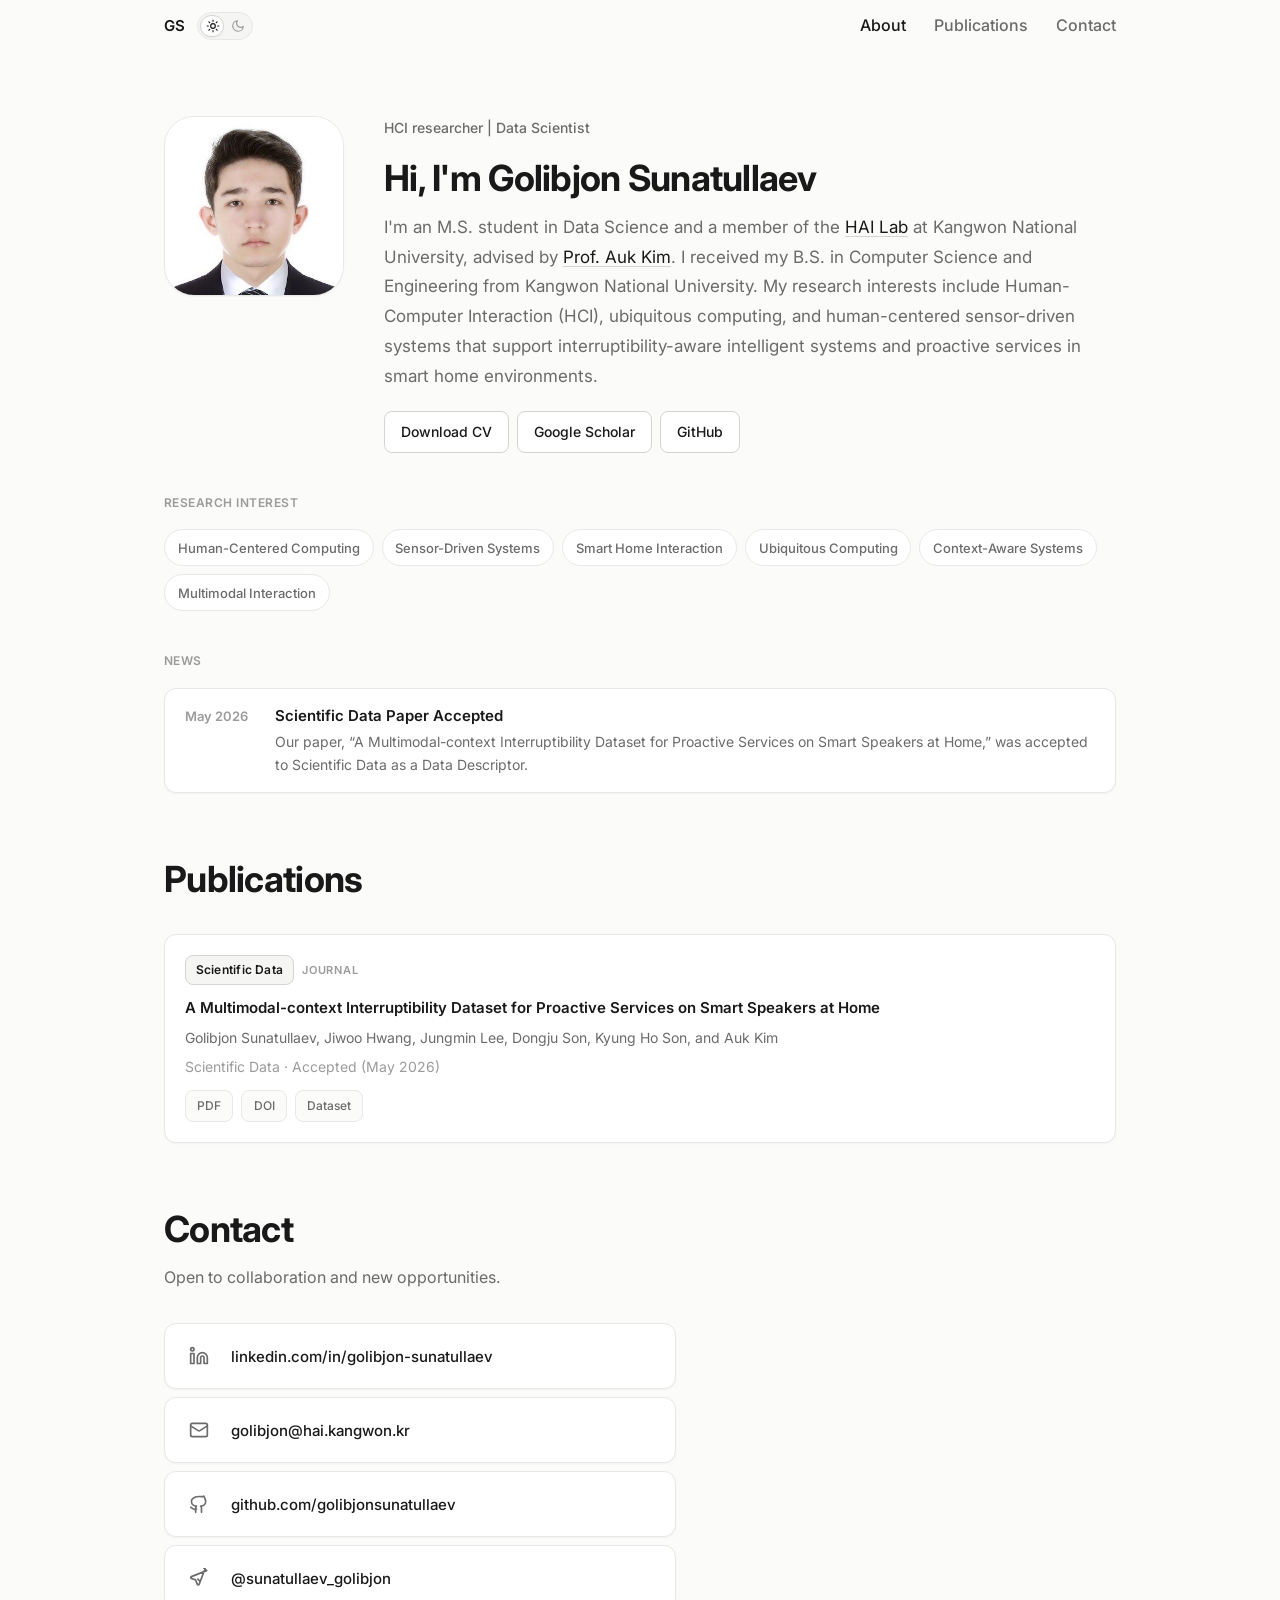
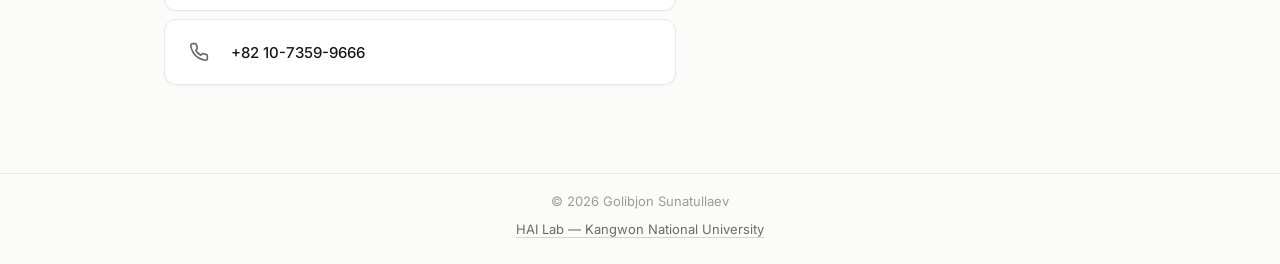
==== index.html @ 69e1d617 "Update index.html" ====
<!DOCTYPE html>
<html lang="en">
<head>
  <meta charset="UTF-8">
  <meta name="viewport" content="width=device-width, initial-scale=1.0, viewport-fit=cover">
  <title>Golibjon Sunatullaev</title>
  <link rel="icon" id="favicon" href="favicon2.ico">
  <link rel="preconnect" href="https://fonts.googleapis.com">
  <link rel="preconnect" href="https://fonts.gstatic.com" crossorigin>
  <link href="https://fonts.googleapis.com/css2?family=Inter:wght@400;500;600;700&display=swap" rel="stylesheet">
  <link rel="stylesheet" href="style.css">
  <script>
    (function () {
      function updateFavicon(theme) {
        var href = theme === "dark" ? "favicon.ico" : "favicon2.ico";
        var icon = document.getElementById("favicon");
        if (icon && icon.parentNode) {
          var nextIcon = icon.cloneNode(false);
          nextIcon.setAttribute("href", href + "?theme=" + theme);
          icon.parentNode.replaceChild(nextIcon, icon);
        }

        var shortcutIcon = document.getElementById("favicon-shortcut");
        if (!shortcutIcon) {
          shortcutIcon = document.createElement("link");
          shortcutIcon.setAttribute("id", "favicon-shortcut");
          shortcutIcon.setAttribute("rel", "shortcut icon");
          document.head.appendChild(shortcutIcon);
        }
        shortcutIcon.setAttribute("href", href + "?theme=" + theme);
      }

      var stored = localStorage.getItem("theme");
      var prefersDark = window.matchMedia("(prefers-color-scheme: dark)").matches;
      var theme = stored || (prefersDark ? "dark" : "light");
      document.documentElement.setAttribute("data-theme", theme);
      updateFavicon(theme);
      window.updateThemeFavicon = updateFavicon;
    })();
  </script>
</head>
<body>
  <header class="site-header" id="top">
    <nav class="navbar container" aria-label="Primary navigation">
      <div class="nav-start">
        <a class="brand" href="#top">GS</a>
        <button class="theme-switch" type="button" role="switch" aria-checked="false" aria-label="Switch to dark mode" title="Switch to dark mode">
          <span class="theme-switch-track">
            <span class="theme-switch-icon theme-switch-sun" aria-hidden="true">
              <svg xmlns="http://www.w3.org/2000/svg" width="14" height="14" viewBox="0 0 24 24" fill="none" stroke="currentColor" stroke-width="2" stroke-linecap="round" stroke-linejoin="round">
                <circle cx="12" cy="12" r="4"></circle>
                <path d="M12 2v2M12 20v2M4.93 4.93l1.41 1.41M17.66 17.66l1.41 1.41M2 12h2M20 12h2M4.93 19.07l1.41-1.41M17.66 6.34l1.41-1.41"></path>
              </svg>
            </span>
            <span class="theme-switch-icon theme-switch-moon" aria-hidden="true">
              <svg xmlns="http://www.w3.org/2000/svg" width="14" height="14" viewBox="0 0 24 24" fill="none" stroke="currentColor" stroke-width="2" stroke-linecap="round" stroke-linejoin="round">
                <path d="M21 12.79A9 9 0 1 1 11.21 3 7 7 0 0 0 21 12.79z"></path>
              </svg>
            </span>
            <span class="theme-switch-thumb" aria-hidden="true"></span>
          </span>
        </button>
      </div>
      <button class="menu-toggle" type="button" aria-label="Toggle navigation" aria-expanded="false">
        <span></span>
        <span></span>
        <span></span>
      </button>
      <ul class="nav-links">
        <li><a href="#about">About</a></li>
        <li><a href="#publications">Publications</a></li>
        <li><a href="#contact">Contact</a></li>
      </ul>
    </nav>
  </header>

  <main>
    <section class="section" id="about">
      <div class="container">
        <div class="about-layout">
          <figure class="about-photo">
            <img
              class="about-photo-img"
              src="3x4 rasm.jpg"
              alt="Golibjon Sunatullaev"
              width="200"
              height="200"
              loading="lazy"
            >
          </figure>

          <div class="about-body">
            <header class="page-header">
              <p class="eyebrow">HCI researcher | Data Scientist</p>
              <h1 class="page-heading">Hi, I'm Golibjon Sunatullaev</h1>
              <p class="page-intro">
                I'm an M.S. student in Data Science and a member of the <a class="intro-link" href="https://hai.kangwon.ac.kr/" target="_blank" rel="noopener noreferrer">HAI Lab</a> at Kangwon National University, advised by <a class="intro-link" href="https://kimauk.github.io/" target="_blank" rel="noopener noreferrer">Prof. Auk Kim</a>. I received my B.S. in Computer Science and Engineering from Kangwon National University. My research interests include Human-Computer Interaction (HCI), ubiquitous computing, and human-centered sensor-driven systems that support interruptibility-aware intelligent systems and proactive services in smart home environments.
              </p>
            </header>

            <div class="about-actions">
              <a class="btn btn-secondary" href="https://drive.google.com/drive/u/2/folders/1FynTvSlBTwkJKKzHZxmXzPDK7JbqM78l" target="_blank" rel="noopener noreferrer">Download CV</a>
              <a class="btn btn-secondary" href="#" target="_blank" rel="noopener noreferrer">Google Scholar</a>
              <a class="btn btn-secondary" href="https://github.com/golibjonsunatullaev" target="_blank" rel="noopener noreferrer">GitHub</a>
            </div>
          </div>
        </div>

        <div class="subsection">
          <h2 class="subsection-title">Research Interest</h2>
          <div class="tag-list" role="list">
            <span class="tag" role="listitem">Human-Centered Computing</span>
            <span class="tag" role="listitem">Sensor-Driven Systems</span>
            <span class="tag" role="listitem">Smart Home Interaction</span>
            <span class="tag" role="listitem">Ubiquitous Computing</span>
            <span class="tag" role="listitem">Context-Aware Systems</span>
            <span class="tag" role="listitem">Multimodal Interaction</span>
          </div>
        </div>

        <div class="subsection">
          <h2 class="subsection-title">News</h2>
          <div class="news-feed">
            <article class="news-item">
              <time class="news-date" datetime="2026-05">May 2026</time>
              <div class="news-content">
                <h3 class="news-title">Scientific Data Paper Accepted</h3>
                <p class="news-desc">Our paper, “A Multimodal-context Interruptibility Dataset for Proactive Services on Smart Speakers at Home,” was accepted to Scientific Data as a Data Descriptor.</p>
              </div>
            </article>
            <!-- <article class="news-item">
              <time class="news-date" datetime="2026-05">May 2026</time>
              <div class="news-content">
                <h3 class="news-title">Scientific Data Paper Accepted</h3>
                <p class="news-desc">Our paper, “A Multimodal-context Interruptibility Dataset for Proactive Services on Smart Speakers at Home,” was accepted to Scientific Data as a Data Descriptor.</p>
              </div>
            </article> -->
            <!-- etc ... -->
          </div>
        </div>
      </div>
    </section>

    <section class="section" id="publications">
      <div class="container">
        <header class="page-header">
          <h2 class="page-heading">Publications</h2>
        </header>

        <div class="publication-list">
          <article class="publication-item">
            <div class="publication-content">
              <div class="pub-header">
                <span class="pub-badge">Scientific Data</span>
                <span class="pub-type">Journal</span>
              </div>
              <h3 class="publication-title">A Multimodal-context Interruptibility Dataset for Proactive Services on Smart Speakers at Home</h3>
              <p class="publication-authors">Golibjon Sunatullaev, Jiwoo Hwang, Jungmin Lee, Dongju Son, Kyung Ho Son, and Auk Kim</p>
              <p class="publication-details">Scientific Data · Accepted (May 2026)</p>
              <div class="pub-links">
                <span class="pub-chip">PDF</span>
                <span class="pub-chip">DOI</span>
                <span class="pub-chip">Dataset</span>
              </div>
            </div>
          </article>
        </div>
      </div>
    </section>

    <section class="section" id="contact">
      <div class="container">
        <header class="page-header">
          <h2 class="page-heading">Contact</h2>
          <p class="section-intro">Open to collaboration and new opportunities.</p>
        </header>

        <ul class="contact-list">
          <li>
            <a class="contact-link" href="https://www.linkedin.com/in/golibjon-sunatullaev/" target="_blank" rel="noopener noreferrer">
              <span class="contact-icon" aria-hidden="true">
                <svg xmlns="http://www.w3.org/2000/svg" width="20" height="20" viewBox="0 0 24 24" fill="none" stroke="currentColor" stroke-width="2" stroke-linecap="round" stroke-linejoin="round">
                  <path d="M16 8a6 6 0 0 1 6 6v7h-4v-7a2 2 0 0 0-4 0v7h-4v-7a6 6 0 0 1 6-6z"></path>
                  <rect x="2" y="9" width="4" height="12"></rect>
                  <circle cx="4" cy="4" r="2"></circle>
                </svg>
              </span>
              <span class="contact-text">linkedin.com/in/golibjon-sunatullaev</span>
            </a>
          </li>
          <li>
            <a class="contact-link" href="mailto:golibjon@hai.kangwon.kr" data-copy="golibjon@hai.kangwon.kr" data-copy-label="golibjon@hai.kangwon.kr">
              <span class="contact-icon" aria-hidden="true">
                <svg xmlns="http://www.w3.org/2000/svg" width="20" height="20" viewBox="0 0 24 24" fill="none" stroke="currentColor" stroke-width="2" stroke-linecap="round" stroke-linejoin="round">
                  <rect x="2" y="4" width="20" height="16" rx="2"></rect>
                  <path d="m22 7-8.97 5.7a1.94 1.94 0 0 1-2.06 0L2 7"></path>
                </svg>
              </span>
              <span class="contact-text">golibjon@hai.kangwon.kr</span>
            </a>
          </li>
          <li>
            <a class="contact-link" href="https://github.com/golibjonsunatullaev" target="_blank" rel="noopener noreferrer">
              <span class="contact-icon" aria-hidden="true">
                <svg xmlns="http://www.w3.org/2000/svg" width="20" height="20" viewBox="0 0 24 24" fill="none" stroke="currentColor" stroke-width="2" stroke-linecap="round" stroke-linejoin="round">
                  <path d="M15 22v-4a4.8 4.8 0 0 0-1-3.5c3 0 6-2 6-5.5.08-1.25-.27-2.48-1-3.5a3.5 3.5 0 0 0-1.5-3C18 4 16 3 12 3s-6 1-7.5 2.5A3.5 3.5 0 0 0 3 9c0 3.5 3 5.5 6 5.5-.39.49-.68 1.05-.85 1.65S7.5 18 8 19v3"></path>
                  <path d="M9 18c-4.51 2-5-2-7-2"></path>
                </svg>
              </span>
              <span class="contact-text">github.com/golibjonsunatullaev</span>
            </a>
          </li>
          <li>
            <a class="contact-link" href="https://t.me/sunatullaev_golibjon" target="_blank" rel="noopener noreferrer">
              <span class="contact-icon" aria-hidden="true">
                <svg xmlns="http://www.w3.org/2000/svg" width="20" height="20" viewBox="0 0 24 24" fill="none" stroke="currentColor" stroke-width="2" stroke-linecap="round" stroke-linejoin="round">
                  <path d="M21.198 3.148 2.802 10.352c-.96.384-.96 1.728 0 2.112l5.184 2.016 2.016 5.184c.384.96 1.728.96 2.112 0l7.104-18.396c.384-.96-.576-1.728-1.536-1.344z"></path>
                  <path d="m10.656 13.344 2.688 2.688"></path>
                </svg>
              </span>
              <span class="contact-text">@sunatullaev_golibjon</span>
            </a>
          </li>
          <li>
            <a class="contact-link" href="tel:+821073599666" data-copy="+82 10-7359-9666" data-copy-label="+82 10-7359-9666">
              <span class="contact-icon" aria-hidden="true">
                <svg xmlns="http://www.w3.org/2000/svg" width="20" height="20" viewBox="0 0 24 24" fill="none" stroke="currentColor" stroke-width="2" stroke-linecap="round" stroke-linejoin="round">
                  <path d="M22 16.92v3a2 2 0 0 1-2.18 2 19.79 19.79 0 0 1-8.63-3.07 19.5 19.5 0 0 1-6-6 19.79 19.79 0 0 1-3.07-8.67A2 2 0 0 1 4.11 2h3a2 2 0 0 1 2 1.72 12.84 12.84 0 0 0 .7 2.81 2 2 0 0 1-.45 2.11L8.09 9.91a16 16 0 0 0 6 6l1.27-1.27a2 2 0 0 1 2.11-.45 12.84 12.84 0 0 0 2.81.7A2 2 0 0 1 22 16.92z"></path>
                </svg>
              </span>
              <span class="contact-text">+82 10-7359-9666</span>
            </a>
          </li>
        </ul>
      </div>
    </section>
  </main>

  <footer class="site-footer">
    <div class="container footer-content">
      <p>&copy; 2026 Golibjon Sunatullaev</p>
      <p>
        <a class="footer-link" href="https://hai.kangwon.ac.kr/" target="_blank" rel="noopener noreferrer">HAI Lab — Kangwon National University</a>
      </p>
    </div>
  </footer>

  <script src="script.js"></script>
</body>
</html>
---- style.css ----
:root {
  --bg: #fbfbfa;
  --bg-elevated: #ffffff;
  --bg-hover: #f5f5f4;
  --bg-header: rgba(251, 251, 250, 0.9);
  --text: #191919;
  --text-secondary: #6b6b6b;
  --text-muted: #9b9b9b;
  --border: #e8e8e6;
  --border-strong: #d4d4d2;
  --btn-primary-hover: #333333;
  --shadow-sm: 0 1px 2px rgba(0, 0, 0, 0.04);
  --shadow-md: 0 4px 12px rgba(0, 0, 0, 0.06);
  --radius: 8px;
  --radius-lg: 12px;
  --max-width: 1000px;
  --nav-height: 52px;
  --space-section: clamp(3rem, 8vw, 5.5rem);
  --container-padding: clamp(1rem, 4vw, 1.5rem);
}

[data-theme="dark"] {
  --bg: #232326;
  --bg-elevated: #2e2e31;
  --bg-hover: #38383c;
  --bg-header: rgba(35, 35, 38, 0.92);
  --text: #ededee;
  --text-secondary: #b0b0b5;
  --text-muted: #88888f;
  --border: #3f3f44;
  --border-strong: #52525a;
  --btn-primary-hover: #d4d4d4;
  --shadow-sm: 0 1px 2px rgba(0, 0, 0, 0.18);
  --shadow-md: 0 4px 12px rgba(0, 0, 0, 0.22);
}

*,
*::before,
*::after {
  box-sizing: border-box;
  margin: 0;
  padding: 0;
}

html {
  scroll-behavior: smooth;
  overflow-x: hidden;
}

body.nav-open {
  overflow: hidden;
}

body {
  overflow-x: hidden;
  font-family: "Inter", -apple-system, BlinkMacSystemFont, "Segoe UI", sans-serif;
  font-size: 1rem;
  font-weight: 400;
  line-height: 1.7;
  color: var(--text);
  background-color: var(--bg);
  -webkit-font-smoothing: antialiased;
  transition: background-color 0.2s ease, color 0.2s ease;
}

a {
  color: inherit;
  text-decoration: none;
}

.container {
  width: 100%;
  max-width: var(--max-width);
  margin: 0 auto;
  padding-left: max(var(--container-padding), env(safe-area-inset-left, 0px));
  padding-right: max(var(--container-padding), env(safe-area-inset-right, 0px));
}

.section {
  padding: var(--space-section) 0;
  scroll-margin-top: calc(var(--nav-height) + 0.75rem);
}

#about {
  padding-top: clamp(2.5rem, 8vw, 4rem);
  padding-bottom: clamp(1.25rem, 3.5vw, 2rem);
}

#publications {
  padding-top: clamp(1.25rem, 3.5vw, 2rem);
  padding-bottom: clamp(1.25rem, 3.5vw, 2rem);
}

#contact {
  padding-top: clamp(1.25rem, 3.5vw, 2rem);
}

.section-title {
  font-size: 0.75rem;
  font-weight: 600;
  letter-spacing: 0.04em;
  text-transform: uppercase;
  color: var(--text-muted);
  margin-bottom: 1.25rem;
}

.section-intro {
  color: var(--text-secondary);
  margin-bottom: 2rem;
  max-width: 42ch;
}

/* Header */
.site-header {
  position: sticky;
  top: 0;
  z-index: 100;
  background: var(--bg-header);
  backdrop-filter: blur(8px);
  transition: background-color 0.2s ease;
}

.navbar {
  position: relative;
  display: flex;
  align-items: center;
  justify-content: space-between;
  gap: 1rem;
  min-height: var(--nav-height);
}

.brand {
  font-size: 0.9375rem;
  font-weight: 600;
  color: var(--text);
  transition: color 0.2s ease;
}

.brand:hover {
  color: var(--text-secondary);
}

.nav-start {
  display: flex;
  align-items: center;
  gap: 0.75rem;
  flex-shrink: 0;
}

.nav-links {
  display: flex;
  list-style: none;
  gap: 1.75rem;
}

.nav-links a {
  font-size: 1rem;
  font-weight: 500;
  color: var(--text-secondary);
  transition: color 0.2s ease;
}

.nav-links a:hover,
.nav-links a.active {
  color: var(--text);
}

.menu-toggle {
  display: none;
  flex-direction: column;
  justify-content: center;
  gap: 5px;
  width: 2rem;
  height: 2rem;
  padding: 0;
  border: none;
  background: transparent;
  cursor: pointer;
}

.menu-toggle span {
  display: block;
  width: 1.125rem;
  height: 1.5px;
  background: var(--text);
  border-radius: 1px;
  transition: opacity 0.2s ease;
}

.page-header {
  margin-bottom: 2rem;
}

.subsection {
  margin-top: 2.5rem;
}

.subsection-title {
  font-size: 0.75rem;
  font-weight: 600;
  letter-spacing: 0.04em;
  text-transform: uppercase;
  color: var(--text-muted);
  margin-bottom: 1rem;
}

.page-heading {
  font-size: clamp(1.75rem, 5vw, 2.25rem);
  font-weight: 700;
  line-height: 1.25;
  letter-spacing: -0.02em;
  color: var(--text);
  margin-bottom: 0.75rem;
  overflow-wrap: break-word;
}

.page-intro {
  font-size: clamp(0.9375rem, 2vw + 0.5rem, 1.0625rem);
  color: var(--text-secondary);
  max-width: 65ch;
  line-height: 1.75;
}

.intro-link {
  color: var(--text);
  text-decoration: underline;
  text-underline-offset: 3px;
  text-decoration-color: var(--border-strong);
  transition: color 0.2s ease, text-decoration-color 0.2s ease;
}

.intro-link:hover {
  color: var(--text-secondary);
  text-decoration-color: var(--text);
}

.about-actions {
  display: flex;
  flex-wrap: wrap;
  gap: 0.5rem;
  margin-top: 1.25rem;
}

.tag-list {
  display: flex;
  flex-wrap: wrap;
  gap: 0.5rem;
}

.tag {
  display: inline-block;
  padding: 0.4rem 0.8rem;
  font-size: 0.8125rem;
  font-weight: 500;
  color: var(--text-secondary);
  background: var(--bg-elevated);
  border: 1px solid var(--border);
  border-radius: 999px;
}

.news-feed {
  max-height: 16rem;
  overflow-y: auto;
  border: 1px solid var(--border);
  border-radius: var(--radius-lg);
  background: var(--bg-elevated);
  box-shadow: var(--shadow-sm);
  scrollbar-width: thin;
  scrollbar-color: var(--border-strong) transparent;
}

.news-feed::-webkit-scrollbar {
  width: 6px;
}

.news-feed::-webkit-scrollbar-thumb {
  background: var(--border-strong);
  border-radius: 999px;
}

.news-item {
  display: flex;
  align-items: flex-start;
  gap: 0.875rem;
  padding: 1rem 1.25rem;
  border-bottom: 1px solid var(--border);
}

.news-item:last-child {
  border-bottom: none;
}

.news-date {
  flex-shrink: 0;
  width: 4.75rem;
  padding-top: 0.125rem;
  font-size: 0.8125rem;
  font-weight: 600;
  color: var(--text-muted);
  line-height: 1.4;
}

.news-content {
  flex: 1;
  min-width: 0;
}

.news-title {
  font-size: 0.9375rem;
  font-weight: 600;
  color: var(--text);
  line-height: 1.4;
  margin-bottom: 0.35rem;
}

.news-desc {
  font-size: 0.875rem;
  color: var(--text-secondary);
  line-height: 1.6;
}

.eyebrow {
  font-size: 0.875rem;
  font-weight: 500;
  color: var(--text-secondary);
  margin-bottom: 1rem;
}

.btn {
  display: inline-flex;
  align-items: center;
  justify-content: center;
  padding: 0.5rem 1rem;
  font-size: 0.875rem;
  font-weight: 500;
  border-radius: var(--radius);
  transition: background-color 0.2s ease, border-color 0.2s ease, color 0.2s ease;
}

.btn-primary {
  background: var(--text);
  color: var(--bg-elevated);
  border: 1px solid var(--text);
}

.btn-primary:hover {
  background: var(--btn-primary-hover);
  border-color: var(--btn-primary-hover);
}

.btn-secondary {
  background: var(--bg-elevated);
  color: var(--text);
  border: 1px solid var(--border-strong);
}

.btn-secondary:hover {
  background: var(--bg-hover);
  border-color: var(--text-muted);
}

.card,
.contact-link,
.btn,
.site-header {
  transition: background-color 0.2s ease, border-color 0.2s ease, color 0.2s ease, box-shadow 0.2s ease;
}

/* Theme switch — next to brand */
.theme-switch {
  flex-shrink: 0;
  padding: 0;
  border: none;
  background: transparent;
  cursor: pointer;
}

.theme-switch-track {
  position: relative;
  display: grid;
  grid-template-columns: 1fr 1fr;
  align-items: center;
  width: 3.5rem;
  height: 1.75rem;
  padding: 2px;
  background: var(--bg-hover);
  border: 1px solid var(--border);
  border-radius: 999px;
  transition: border-color 0.2s ease, background-color 0.2s ease;
}

.theme-switch:hover .theme-switch-track {
  border-color: var(--border-strong);
}

.theme-switch-icon {
  position: relative;
  z-index: 1;
  display: flex;
  align-items: center;
  justify-content: center;
  color: var(--text-muted);
  transition: color 0.2s ease;
}

.theme-switch-thumb {
  position: absolute;
  top: 2px;
  left: 2px;
  width: calc(50% - 3px);
  height: calc(100% - 4px);
  background: var(--bg-elevated);
  border: 1px solid var(--border-strong);
  border-radius: 999px;
  box-shadow: var(--shadow-sm);
  transition: left 0.25s ease, background-color 0.2s ease, border-color 0.2s ease;
  pointer-events: none;
}

[data-theme="dark"] .theme-switch-thumb {
  left: calc(50% + 1px);
}

[data-theme="light"] .theme-switch-sun,
:root:not([data-theme="dark"]) .theme-switch-sun {
  color: var(--text);
}

[data-theme="dark"] .theme-switch-moon {
  color: var(--text);
}

/* About */
.about-layout {
  display: flex;
  align-items: flex-start;
  gap: clamp(1.5rem, 4vw, 2.5rem);
}

.about-photo {
  flex-shrink: 0;
  margin: 0;
}

.about-photo-img {
  display: block;
  width: clamp(7.5rem, 22vw, 11.25rem);
  height: clamp(7.5rem, 22vw, 11.25rem);
  border-radius: 30px;
  object-fit: cover;
  object-position: center top;
  border: 1px solid var(--border);
  box-shadow: var(--shadow-sm);
}

.about-body {
  flex: 1;
  min-width: 0;
}

.about-body .page-header {
  margin-bottom: 0;
}

.about-content {
  display: flex;
  flex-direction: column;
  gap: 1.25rem;
}

.about-content p {
  color: var(--text-secondary);
  font-size: clamp(0.9375rem, 2vw + 0.5rem, 1.0625rem);
  max-width: 52ch;
}

/* Publications */
.publication-list {
  display: flex;
  flex-direction: column;
  gap: 0.75rem;
  max-width: 100%;
}

.publication-item {
  padding: 1.25rem;
  background: var(--bg-elevated);
  border: 1px solid var(--border);
  border-radius: var(--radius-lg);
  box-shadow: var(--shadow-sm);
  transition: border-color 0.2s ease, box-shadow 0.2s ease;
}

.publication-item:hover {
  border-color: var(--border-strong);
  box-shadow: var(--shadow-md);
}

.publication-content {
  min-width: 0;
}

.pub-header {
  display: flex;
  align-items: center;
  flex-wrap: wrap;
  gap: 0.5rem;
  margin-bottom: 0.75rem;
}

.pub-badge {
  display: inline-flex;
  align-items: center;
  padding: 0.25rem 0.6rem;
  font-size: 0.75rem;
  font-weight: 600;
  letter-spacing: 0.02em;
  color: var(--text);
  background: var(--bg-hover);
  border: 1px solid var(--border-strong);
  border-radius: var(--radius);
  cursor: default;
  user-select: none;
}

.pub-type {
  font-size: 0.6875rem;
  font-weight: 600;
  letter-spacing: 0.08em;
  text-transform: uppercase;
  color: var(--text-muted);
}

.publication-title {
  font-size: 0.9375rem;
  font-weight: 600;
  color: var(--text);
  line-height: 1.45;
  margin-bottom: 0.5rem;
}

.publication-authors {
  font-size: 0.875rem;
  color: var(--text-secondary);
  line-height: 1.6;
  margin-bottom: 0.4rem;
}

.publication-details {
  font-size: 0.875rem;
  color: var(--text-muted);
  line-height: 1.6;
  margin-bottom: 0.75rem;
}

.pub-links {
  display: flex;
  flex-wrap: wrap;
  gap: 0.5rem;
}

.pub-chip {
  display: inline-flex;
  align-items: center;
  padding: 0.3rem 0.7rem;
  font-size: 0.75rem;
  font-weight: 500;
  color: var(--text-secondary);
  background: var(--bg);
  border: 1px solid var(--border);
  border-radius: var(--radius);
  cursor: default;
  user-select: none;
}

.card {
  padding: 1.5rem;
  background: var(--bg-elevated);
  border: 1px solid var(--border);
  border-radius: var(--radius-lg);
  box-shadow: var(--shadow-sm);
  transition: border-color 0.2s ease, box-shadow 0.2s ease;
}

.card:hover {
  border-color: var(--border-strong);
  box-shadow: var(--shadow-md);
}

.card h3 {
  font-size: 1.0625rem;
  font-weight: 600;
  color: var(--text);
  margin-bottom: 0.5rem;
}

.card p {
  font-size: 0.9375rem;
  color: var(--text-secondary);
  line-height: 1.65;
  margin-bottom: 1rem;
}

.card-link {
  font-size: 0.875rem;
  font-weight: 500;
  color: var(--text);
  text-decoration: underline;
  text-underline-offset: 3px;
  text-decoration-color: var(--border-strong);
  transition: text-decoration-color 0.2s ease;
}

.card-link:hover {
  text-decoration-color: var(--text);
}

/* Contact */
.contact-list {
  list-style: none;
  display: flex;
  flex-direction: column;
  gap: 0.5rem;
  max-width: 32rem;
  width: 100%;
}

.contact-link {
  display: flex;
  align-items: center;
  gap: 0.875rem;
  padding: 0.875rem 1rem;
  background: var(--bg-elevated);
  border: 1px solid var(--border);
  border-radius: var(--radius-lg);
  box-shadow: var(--shadow-sm);
  font-size: clamp(0.875rem, 2vw + 0.25rem, 0.9375rem);
  font-weight: 500;
  color: var(--text);
  word-break: break-word;
  transition: background-color 0.2s ease, border-color 0.2s ease, color 0.2s ease;
}

.contact-link:hover {
  background: var(--bg-hover);
  border-color: var(--border-strong);
  color: var(--text-secondary);
}

.contact-icon {
  display: flex;
  align-items: center;
  justify-content: center;
  flex-shrink: 0;
  width: 2.25rem;
  height: 2.25rem;
  color: var(--text-secondary);
  transition: color 0.2s ease;
}

.contact-link:hover .contact-icon {
  color: var(--text);
}

.contact-text {
  flex: 1;
  min-width: 0;
}

/* Footer */
.site-footer {
  padding: 1rem 0 1.5rem;
  border-top: 1px solid var(--border);
}

.footer-content {
  display: flex;
  flex-direction: column;
  align-items: center;
  gap: 0.35rem;
  text-align: center;
}

.site-footer p {
  font-size: 0.8125rem;
  color: var(--text-muted);
}

.footer-link {
  color: var(--text-secondary);
  text-decoration: underline;
  text-underline-offset: 3px;
  text-decoration-color: var(--border-strong);
  transition: color 0.2s ease, text-decoration-color 0.2s ease;
}

.footer-link:hover {
  color: var(--text);
  text-decoration-color: var(--text);
}

/* Responsive — tablet */
@media (max-width: 768px) {
  :root {
    --nav-height: 48px;
  }

  .menu-toggle {
    display: flex;
    flex-shrink: 0;
  }

  .nav-links {
    position: absolute;
    top: 100%;
    left: 0;
    right: 0;
    flex-direction: column;
    gap: 0;
    padding: 0.5rem var(--container-padding) 1rem;
    background: var(--bg-header);
    backdrop-filter: blur(8px);
    border-bottom: 1px solid var(--border);
    opacity: 0;
    visibility: hidden;
    pointer-events: none;
    transition: opacity 0.2s ease, visibility 0.2s ease;
  }

  .nav-links.open {
    opacity: 1;
    visibility: visible;
    pointer-events: auto;
  }

  .nav-links li {
    padding: 0.625rem 0;
    border-bottom: 1px solid var(--border);
  }

  .nav-links li:last-child {
    border-bottom: none;
  }

  .nav-links a {
    display: block;
    padding: 0.125rem 0;
  }

  .page-heading {
    max-width: none;
  }

  .about-layout {
    flex-direction: column;
    align-items: center;
    text-align: center;
  }

  .about-body {
    width: 100%;
  }

  .about-body .page-header,
  .about-content p,
  .page-intro,
  .about-actions,
  .subsection {
    margin-left: auto;
    margin-right: auto;
    text-align: center;
  }

  .about-actions,
  .tag-list {
    justify-content: center;
  }

  .news-item {
    flex-direction: column;
    gap: 0.35rem;
    text-align: left;
  }

  .news-date {
    width: auto;
  }

  .section-intro {
    margin-bottom: 1.5rem;
  }
}

/* Responsive — mobile */
@media (max-width: 480px) {
  :root {
    --nav-height: 44px;
  }

  .brand {
    font-size: 0.875rem;
    overflow: hidden;
    text-overflow: ellipsis;
    white-space: nowrap;
  }

  .card {
    padding: 1.125rem;
  }

  .site-footer {
    padding: 1.5rem 0 2rem;
  }

  .site-footer p {
    font-size: 0.75rem;
  }
}

/* Responsive — very small screens */
@media (max-width: 320px) {
  .theme-switch-track {
    width: 3.125rem;
    height: 1.625rem;
  }
}

/* Medium screens — prevent nav cramping */
@media (min-width: 769px) and (max-width: 900px) {
  .nav-links {
    gap: 1.25rem;
  }

  .nav-links a {
    font-size: 0.8125rem;
  }
}
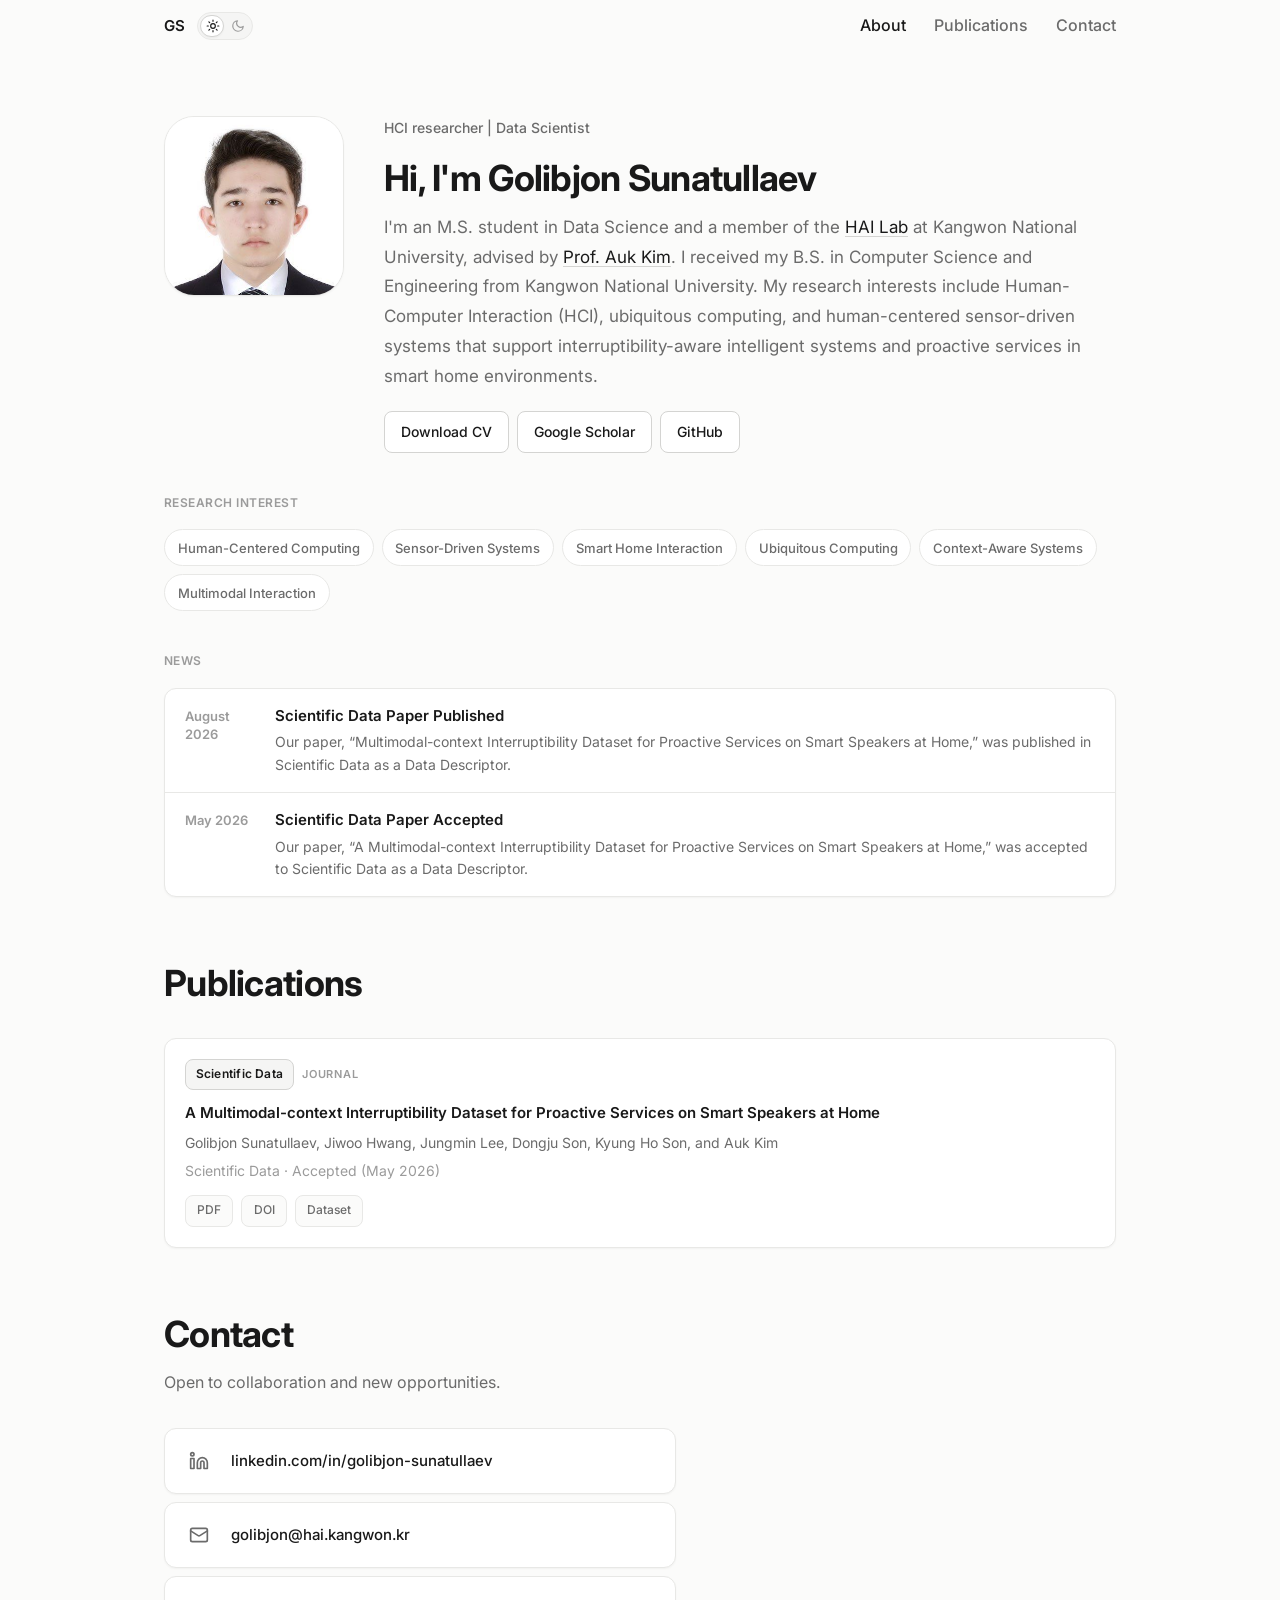
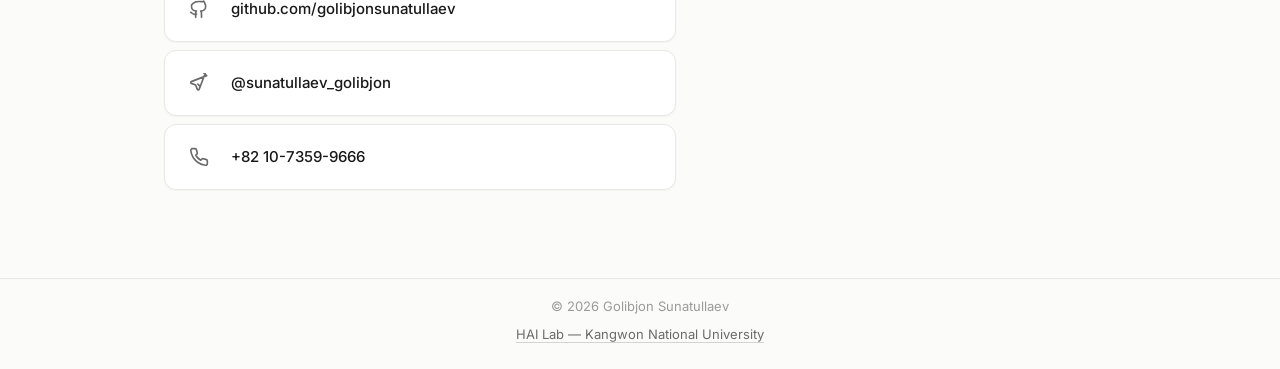
==== commit 4e45db79: "Update index.html" ====
--- a/index.html
+++ b/index.html
@@ -99,7 +99,7 @@
             </header>
 
             <div class="about-actions">
-              <a class="btn btn-secondary" href="https://drive.google.com/drive/u/2/folders/1FynTvSlBTwkJKKzHZxmXzPDK7JbqM78l" target="_blank" rel="noopener noreferrer">Download CV</a>
+              <a class="btn btn-secondary" href="https://drive.google.com/file/d/19ArJ_HFTnsXw5yrwB0dMmEfiG8anekxQ/view?usp=sharing" target="_blank" rel="noopener noreferrer">Download CV</a>
               <a class="btn btn-secondary" href="#" target="_blank" rel="noopener noreferrer">Google Scholar</a>
               <a class="btn btn-secondary" href="https://github.com/golibjonsunatullaev" target="_blank" rel="noopener noreferrer">GitHub</a>
             </div>
@@ -122,20 +122,19 @@
           <h2 class="subsection-title">News</h2>
           <div class="news-feed">
             <article class="news-item">
+              <time class="news-date" datetime="2026-08">August 2026</time>
+              <div class="news-content">
+                <h3 class="news-title">Scientific Data Paper Published</h3>
+                <p class="news-desc">Our paper, “Multimodal-context Interruptibility Dataset for Proactive Services on Smart Speakers at Home,” was published in Scientific Data as a Data Descriptor.</p>
+              </div>
+            </article>
+            <article class="news-item">
               <time class="news-date" datetime="2026-05">May 2026</time>
               <div class="news-content">
                 <h3 class="news-title">Scientific Data Paper Accepted</h3>
                 <p class="news-desc">Our paper, “A Multimodal-context Interruptibility Dataset for Proactive Services on Smart Speakers at Home,” was accepted to Scientific Data as a Data Descriptor.</p>
               </div>
             </article>
-            <!-- <article class="news-item">
-              <time class="news-date" datetime="2026-05">May 2026</time>
-              <div class="news-content">
-                <h3 class="news-title">Scientific Data Paper Accepted</h3>
-                <p class="news-desc">Our paper, “A Multimodal-context Interruptibility Dataset for Proactive Services on Smart Speakers at Home,” was accepted to Scientific Data as a Data Descriptor.</p>
-              </div>
-            </article> -->
-            <!-- etc ... -->
           </div>
         </div>
       </div>
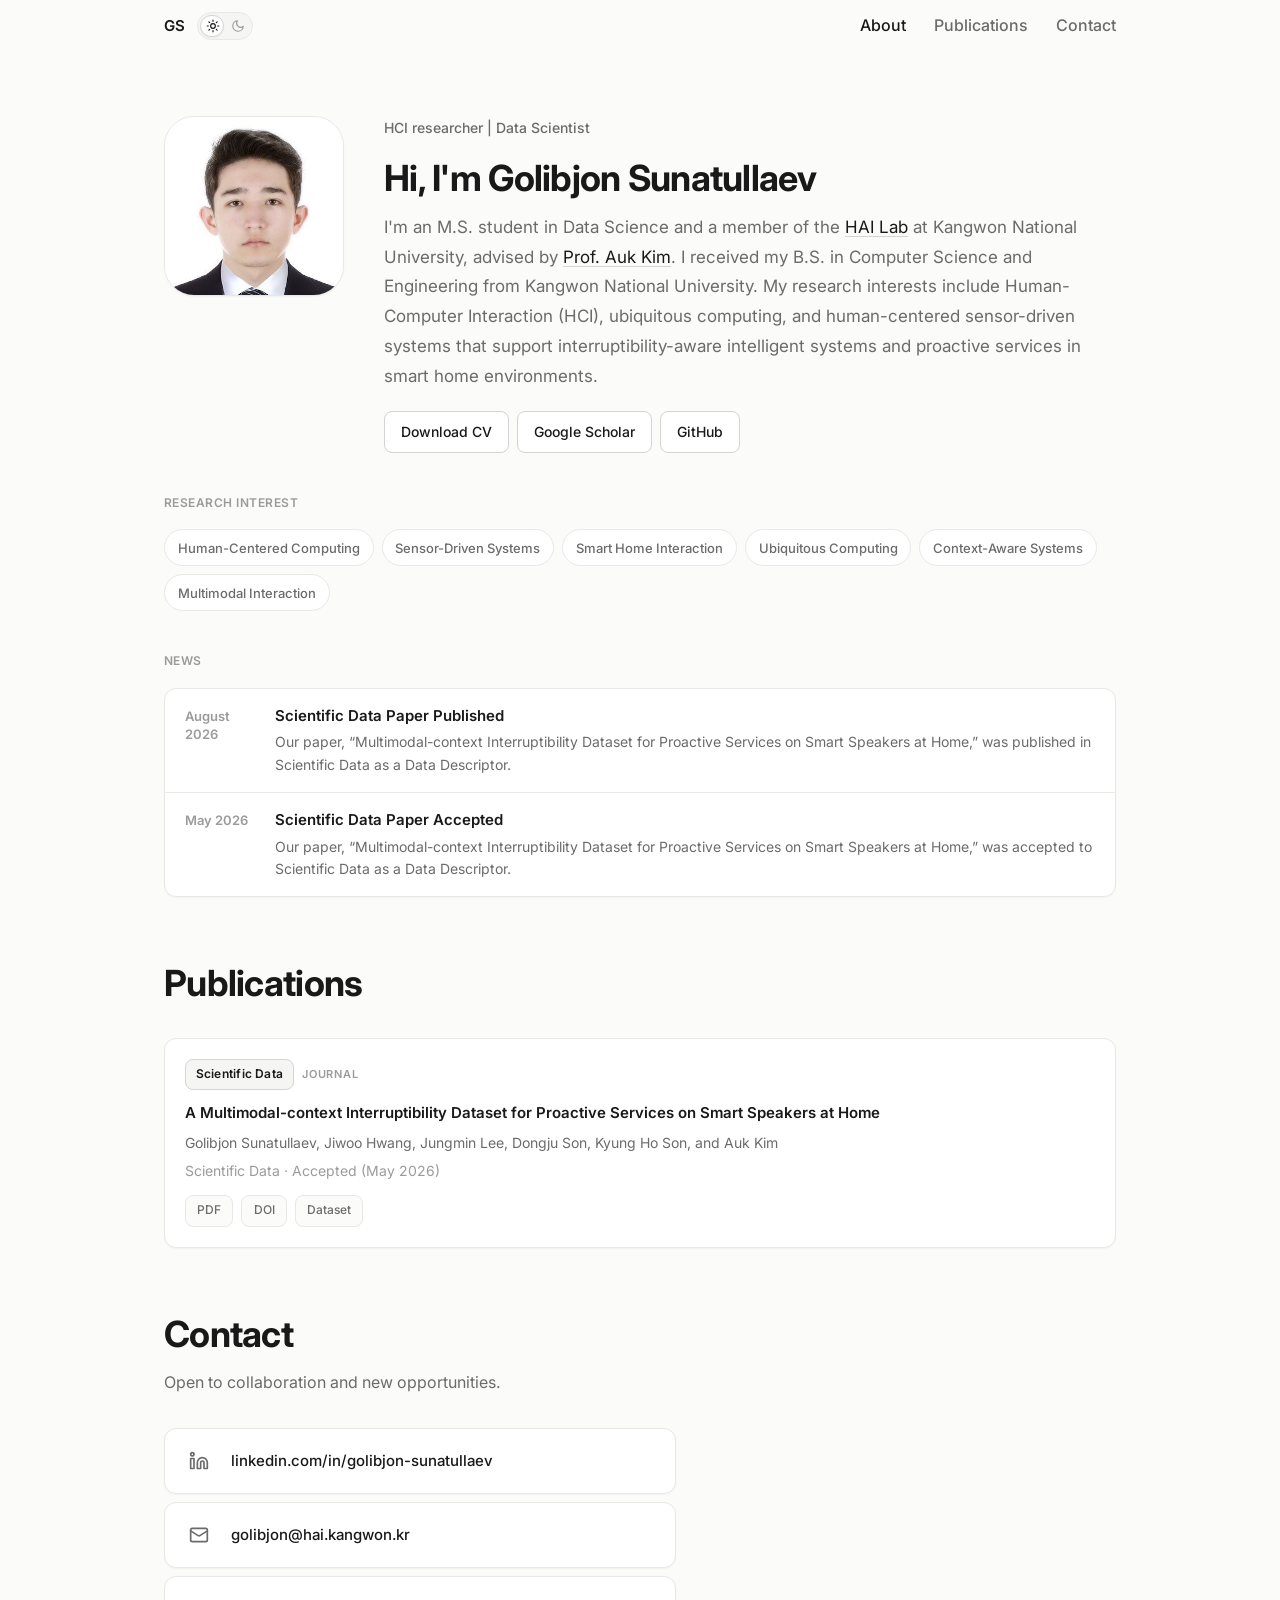
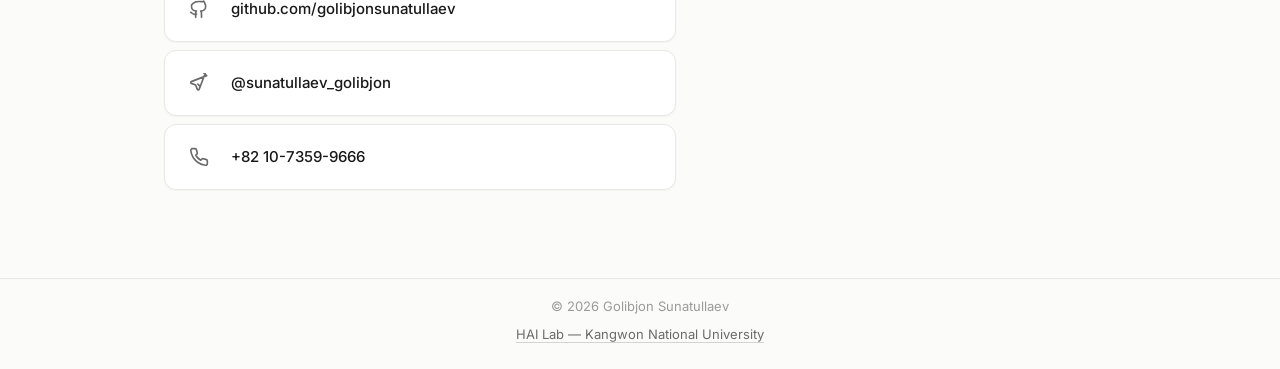
==== commit 97b784d0: "Update index.html" ====
--- a/index.html
+++ b/index.html
@@ -132,7 +132,7 @@
               <time class="news-date" datetime="2026-05">May 2026</time>
               <div class="news-content">
                 <h3 class="news-title">Scientific Data Paper Accepted</h3>
-                <p class="news-desc">Our paper, “A Multimodal-context Interruptibility Dataset for Proactive Services on Smart Speakers at Home,” was accepted to Scientific Data as a Data Descriptor.</p>
+                <p class="news-desc">Our paper, “Multimodal-context Interruptibility Dataset for Proactive Services on Smart Speakers at Home,” was accepted to Scientific Data as a Data Descriptor.</p>
               </div>
             </article>
           </div>
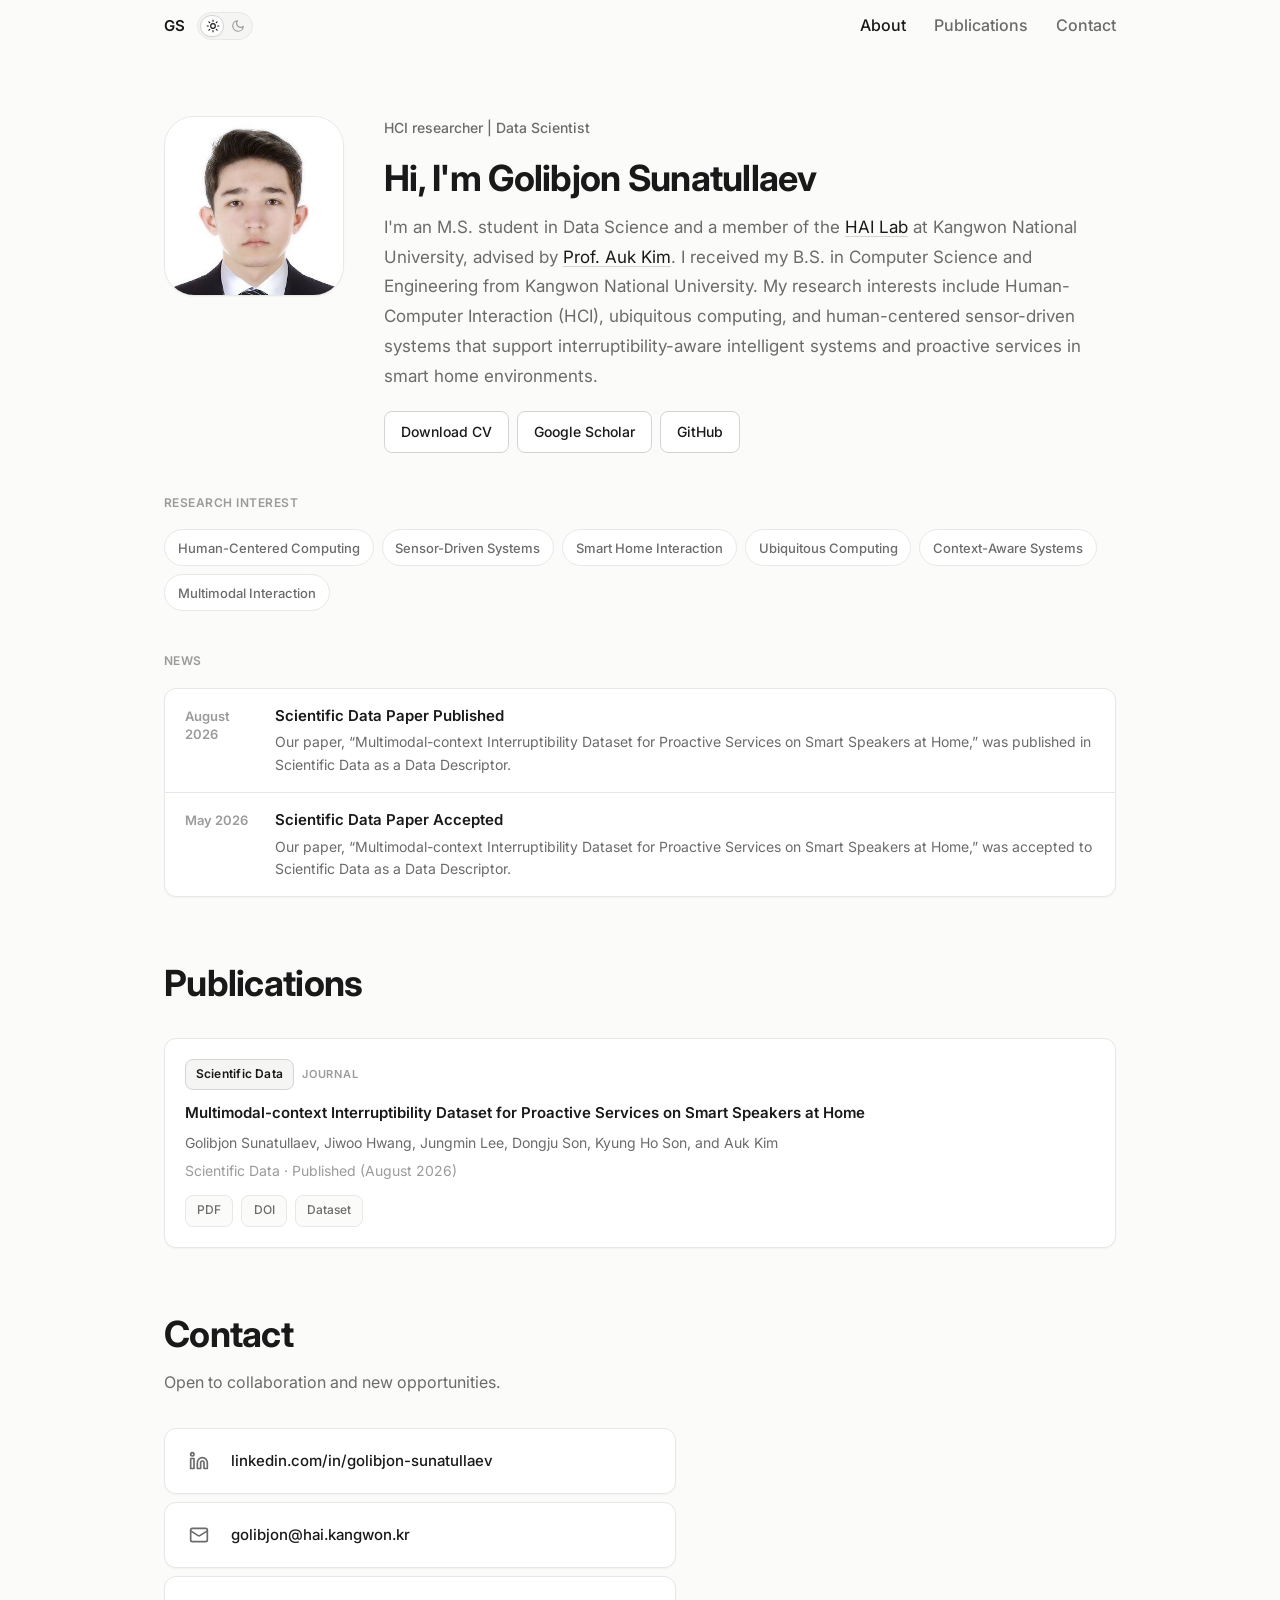
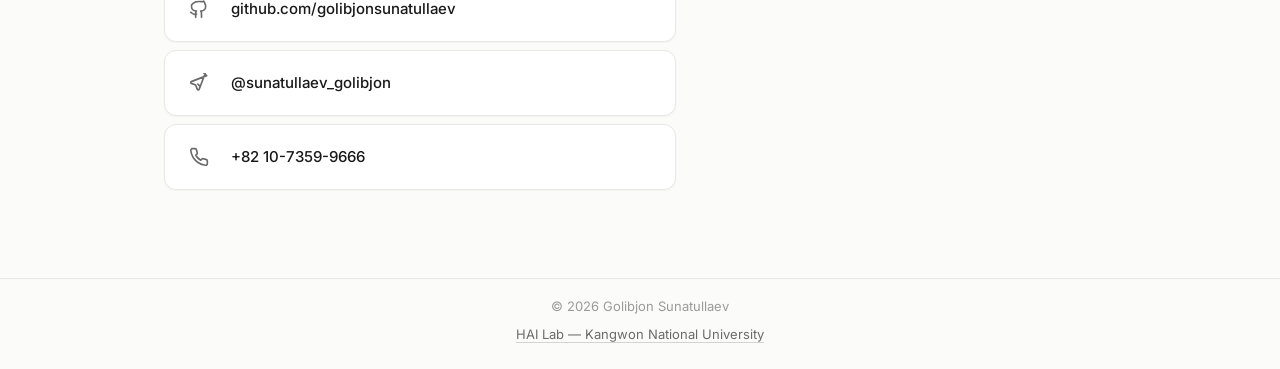
==== commit 6c48b21d: "Update index.html" ====
--- a/index.html
+++ b/index.html
@@ -100,7 +100,7 @@
 
             <div class="about-actions">
               <a class="btn btn-secondary" href="https://drive.google.com/file/d/19ArJ_HFTnsXw5yrwB0dMmEfiG8anekxQ/view?usp=sharing" target="_blank" rel="noopener noreferrer">Download CV</a>
-              <a class="btn btn-secondary" href="#" target="_blank" rel="noopener noreferrer">Google Scholar</a>
+              <a class="btn btn-secondary" href="https://scholar.google.com/citations?user=9nj5_SAAAAAJ&hl=en&authuser=2" target="_blank" rel="noopener noreferrer">Google Scholar</a>
               <a class="btn btn-secondary" href="https://github.com/golibjonsunatullaev" target="_blank" rel="noopener noreferrer">GitHub</a>
             </div>
           </div>
@@ -145,7 +145,7 @@
         <header class="page-header">
           <h2 class="page-heading">Publications</h2>
         </header>
-
+    
         <div class="publication-list">
           <article class="publication-item">
             <div class="publication-content">
@@ -153,13 +153,31 @@
                 <span class="pub-badge">Scientific Data</span>
                 <span class="pub-type">Journal</span>
               </div>
-              <h3 class="publication-title">A Multimodal-context Interruptibility Dataset for Proactive Services on Smart Speakers at Home</h3>
-              <p class="publication-authors">Golibjon Sunatullaev, Jiwoo Hwang, Jungmin Lee, Dongju Son, Kyung Ho Son, and Auk Kim</p>
-              <p class="publication-details">Scientific Data · Accepted (May 2026)</p>
+    
+              <h3 class="publication-title">
+                Multimodal-context Interruptibility Dataset for Proactive Services on Smart Speakers at Home
+              </h3>
+    
+              <p class="publication-authors">
+                Golibjon Sunatullaev, Jiwoo Hwang, Jungmin Lee, Dongju Son, Kyung Ho Son, and Auk Kim
+              </p>
+    
+              <p class="publication-details">
+                Scientific Data · Published (August 2026)
+              </p>
+    
               <div class="pub-links">
-                <span class="pub-chip">PDF</span>
-                <span class="pub-chip">DOI</span>
-                <span class="pub-chip">Dataset</span>
+                <a class="pub-chip" href="paper1.pdf" target="_blank" rel="noopener noreferrer">PDF</a>
+    
+                <a class="pub-chip"
+                   href="https://doi.org/10.1038/s41597-026-07618-0"
+                   target="_blank"
+                   rel="noopener noreferrer">DOI</a>
+    
+                <a class="pub-chip"
+                   href="https://zenodo.org/records/20487071"
+                   target="_blank"
+                   rel="noopener noreferrer">Dataset</a>
               </div>
             </div>
           </article>
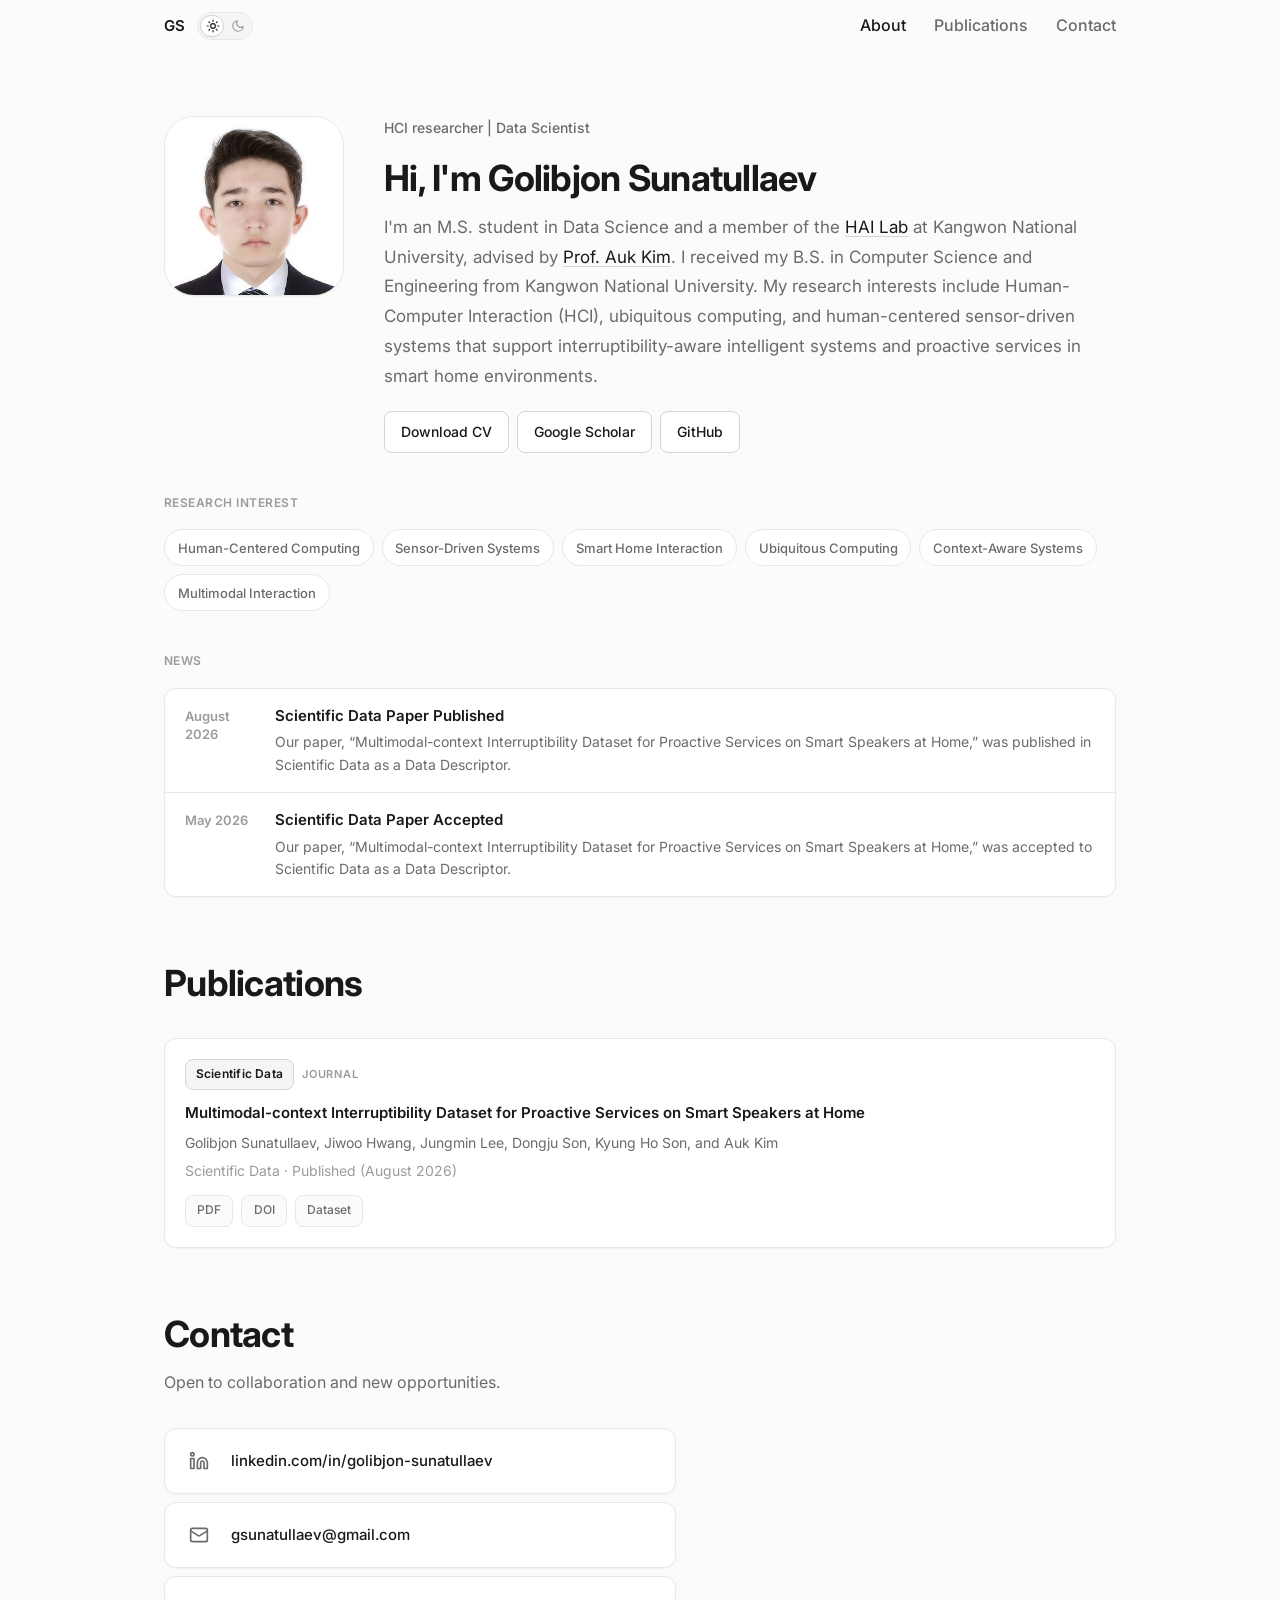
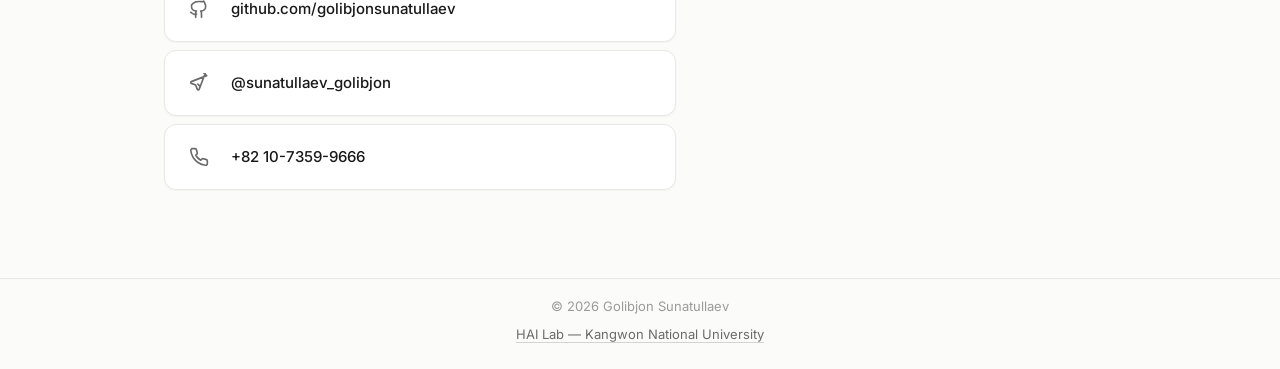
==== commit 6b5cefb2: "Update index.html" ====
--- a/index.html
+++ b/index.html
@@ -206,14 +206,14 @@
             </a>
           </li>
           <li>
-            <a class="contact-link" href="mailto:golibjon@hai.kangwon.kr" data-copy="golibjon@hai.kangwon.kr" data-copy-label="golibjon@hai.kangwon.kr">
+            <a class="contact-link" href="mailto:gsunatullaev@gmail.com" data-copy="gsunatullaev@gmail.com" data-copy-label="gsunatullaev@gmail.com">
               <span class="contact-icon" aria-hidden="true">
                 <svg xmlns="http://www.w3.org/2000/svg" width="20" height="20" viewBox="0 0 24 24" fill="none" stroke="currentColor" stroke-width="2" stroke-linecap="round" stroke-linejoin="round">
                   <rect x="2" y="4" width="20" height="16" rx="2"></rect>
                   <path d="m22 7-8.97 5.7a1.94 1.94 0 0 1-2.06 0L2 7"></path>
                 </svg>
               </span>
-              <span class="contact-text">golibjon@hai.kangwon.kr</span>
+              <span class="contact-text">gsunatullaev@gmail.com</span>
             </a>
           </li>
           <li>
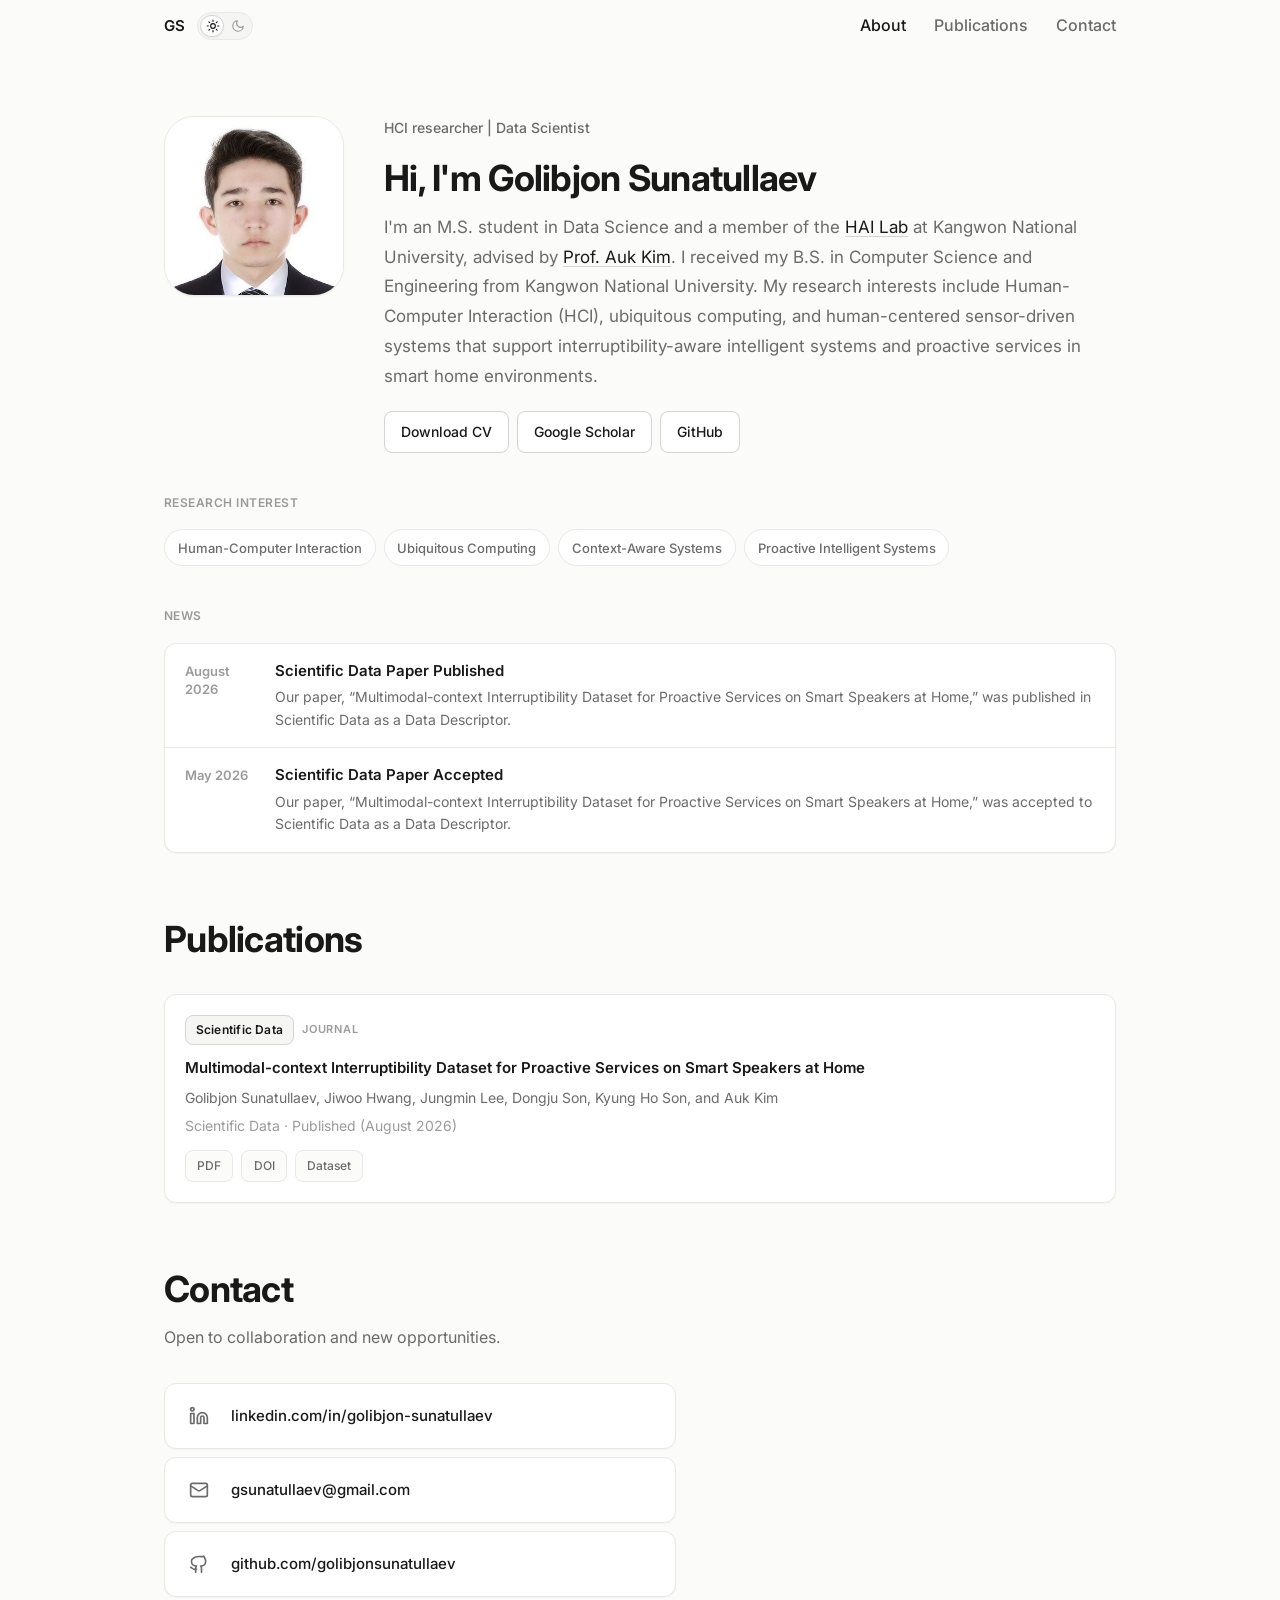
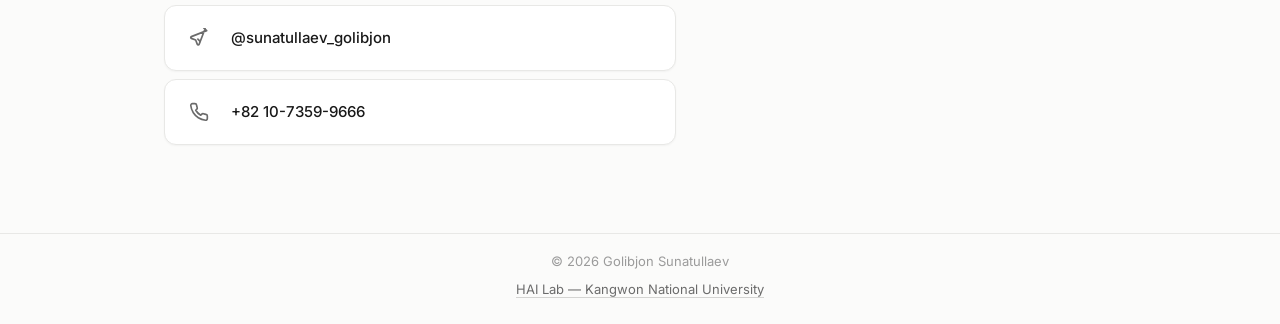
==== commit ad6a7d7d: "Update index.html" ====
--- a/index.html
+++ b/index.html
@@ -109,12 +109,10 @@
         <div class="subsection">
           <h2 class="subsection-title">Research Interest</h2>
           <div class="tag-list" role="list">
-            <span class="tag" role="listitem">Human-Centered Computing</span>
-            <span class="tag" role="listitem">Sensor-Driven Systems</span>
-            <span class="tag" role="listitem">Smart Home Interaction</span>
+            <span class="tag" role="listitem">Human-Computer Interaction</span>
             <span class="tag" role="listitem">Ubiquitous Computing</span>
             <span class="tag" role="listitem">Context-Aware Systems</span>
-            <span class="tag" role="listitem">Multimodal Interaction</span>
+            <span class="tag" role="listitem">Proactive Intelligent Systems</span>
           </div>
         </div>
 
